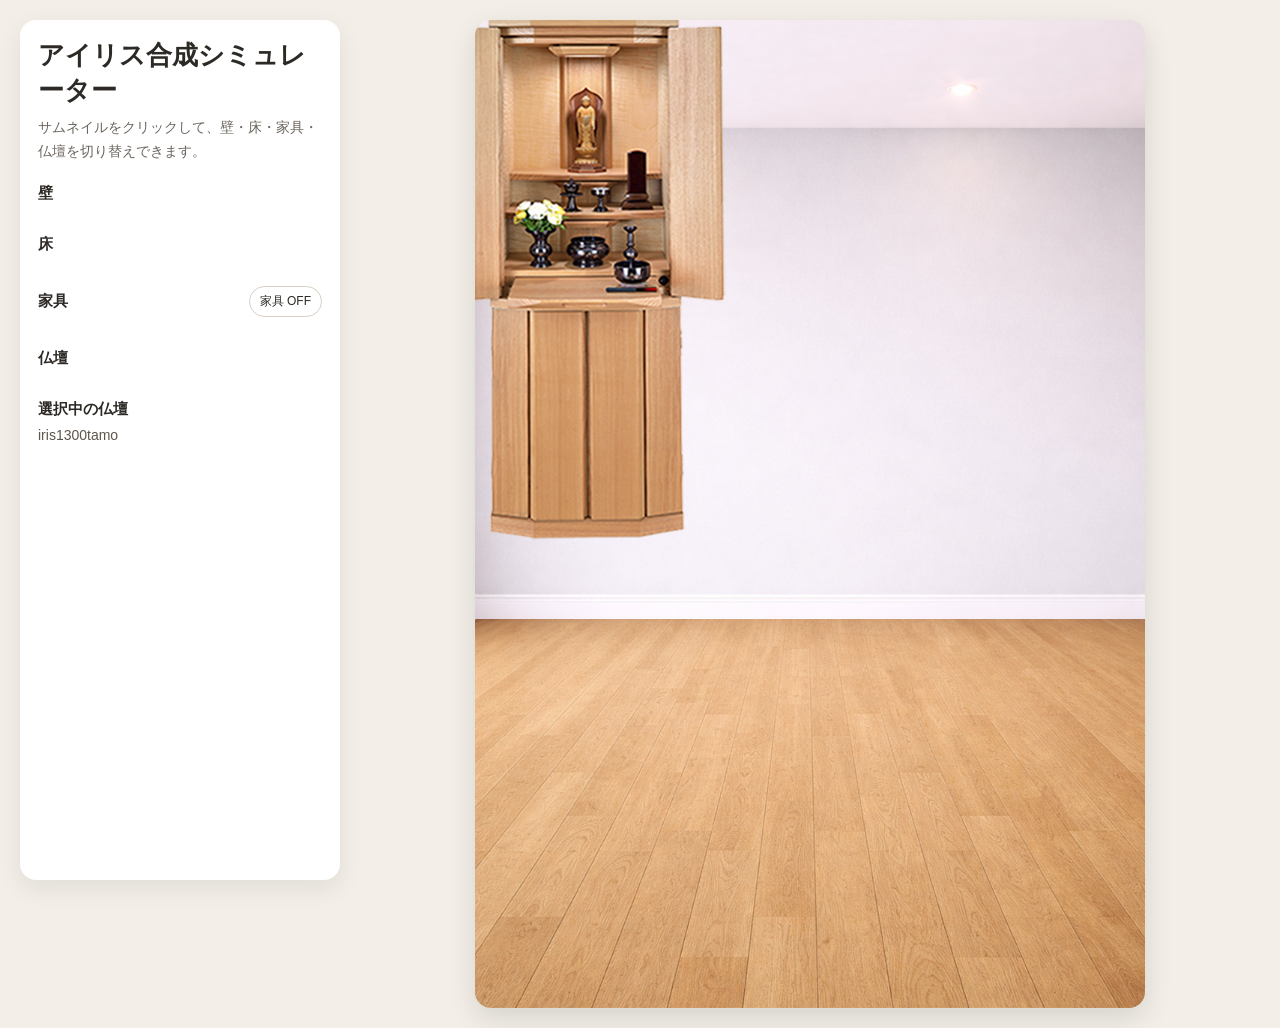
==== simulation_iris.html @ 641a35d6 "Add files via upload" ====
<!DOCTYPE html>
<html lang="ja">
<head>
  <meta charset="UTF-8" />
  <meta name="viewport" content="width=device-width, initial-scale=1.0" />
  <title>アイリス合成シミュレーター</title>
  <link rel="stylesheet" href="style.css" />
</head>
<body>
  <div class="app">
    <aside class="panel">
      <h1>アイリス合成シミュレーター</h1>
      <p class="lead">
        サムネイルをクリックして、壁・床・家具・仏壇を切り替えできます。
      </p>

      <section class="section">
        <div class="section-head">
          <h2>壁</h2>
        </div>
        <div id="wallButtons" class="thumb-grid"></div>
      </section>

      <section class="section">
        <div class="section-head">
          <h2>床</h2>
        </div>
        <div id="floorButtons" class="thumb-grid"></div>
      </section>

      <section class="section">
        <div class="section-head">
          <h2>家具</h2>
          <button id="toggleFurnitureBtn" type="button" class="mini-btn">家具 OFF</button>
        </div>
        <div id="furnitureButtons" class="thumb-grid"></div>
      </section>

      <section class="section">
        <div class="section-head">
          <h2>仏壇</h2>
        </div>
        <div id="butsudanButtons" class="thumb-grid"></div>
      </section>

      <section class="section info-box">
        <h2>選択中の仏壇</h2>
        <p id="currentButsudanName">iris1300tamo</p>
      </section>
    </aside>

    <main class="viewer">
      <div class="stage">
        <img id="wall" src="walls/walls_ivory.png" class="layer wall" alt="壁" />
        <img id="floor" src="floors/floors_natural.png" class="layer floor" alt="床" />
        <img id="furniture" src="" class="layer furniture" alt="家具" style="display:none;" />
        <img id="butsudan" src="butsudan/iris1300tamo.png" class="butsudan" alt="仏壇" />
      </div>
    </main>
  </div>

  <script src="script.js"></script>
</body>
</html>
---- style.css ----
* {
  box-sizing: border-box;
}

body {
  margin: 0;
  background: #f3efe8;
  color: #2d2a26;
  font-family: "Yu Gothic", "Hiragino Kaku Gothic ProN", sans-serif;
}

.app {
  display: grid;
  grid-template-columns: 360px 1fr;
  gap: 20px;
  padding: 20px;
}

.panel {
  background: #fff;
  border-radius: 16px;
  padding: 18px;
  box-shadow: 0 8px 24px rgba(0, 0, 0, 0.08);
  height: calc(100vh - 40px);
  overflow-y: auto;
}

h1 {
  margin: 0 0 8px;
  font-size: 26px;
}

.lead {
  margin: 0 0 20px;
  font-size: 14px;
  line-height: 1.7;
  color: #6b655d;
}

.section + .section {
  margin-top: 22px;
}

.section-head {
  display: flex;
  align-items: center;
  justify-content: space-between;
  margin-bottom: 10px;
}

.section h2 {
  margin: 0;
  font-size: 15px;
}

.mini-btn {
  border: 1px solid #d9d0c4;
  background: #fff;
  color: #2d2a26;
  border-radius: 999px;
  padding: 6px 10px;
  font-size: 12px;
  cursor: pointer;
}

.mini-btn.active {
  background: #8a6845;
  color: #fff;
  border-color: #8a6845;
}

.thumb-grid {
  display: grid;
  grid-template-columns: repeat(3, 1fr);
  gap: 10px;
}

.thumb-btn {
  border: 1px solid #ddd2c7;
  border-radius: 12px;
  background: #fff;
  padding: 6px;
  cursor: pointer;
  transition: 0.2s ease;
  text-align: left;
}

.thumb-btn:hover {
  background: #f7f2ec;
}

.thumb-btn.active {
  border-color: #8a6845;
  box-shadow: 0 0 0 2px rgba(138, 104, 69, 0.18);
}

.thumb-btn img {
  width: 100%;
  aspect-ratio: 1 / 1;
  object-fit: cover;
  border-radius: 8px;
  display: block;
  background: #f3efe8;
}

.thumb-label {
  margin-top: 6px;
  font-size: 11px;
  line-height: 1.4;
  color: #5f564d;
  word-break: break-all;
}

.info-box p {
  margin: 8px 0 0;
  font-size: 14px;
  color: #5e554b;
}

.viewer {
  display: flex;
  justify-content: center;
  align-items: flex-start;
}

.stage {
  position: relative;
  width: 894px;
  height: 1318px;
  background: #ddd;
  overflow: hidden;
  border-radius: 16px;
  box-shadow: 0 10px 28px rgba(0, 0, 0, 0.12);
}

.layer {
  position: absolute;
  inset: 0;
  width: 100%;
  height: 100%;
  object-fit: cover;
}

.wall { z-index: 1; }
.floor { z-index: 2; }
.furniture { z-index: 3; }

.butsudan {
  position: absolute;
  bottom: 0;
  left: 50%;
  transform: translateX(-50%);
  z-index: 4;
  max-width: none;
  width: auto;
  height: auto;
}

@media (max-width: 1400px) {
  .app {
    grid-template-columns: 320px 1fr;
  }

  .stage {
    width: 670px;
    height: 988px;
  }
}

@media (max-width: 1100px) {
  .app {
    grid-template-columns: 1fr;
  }

  .panel {
    height: auto;
  }

  .viewer {
    overflow-x: auto;
  }
}
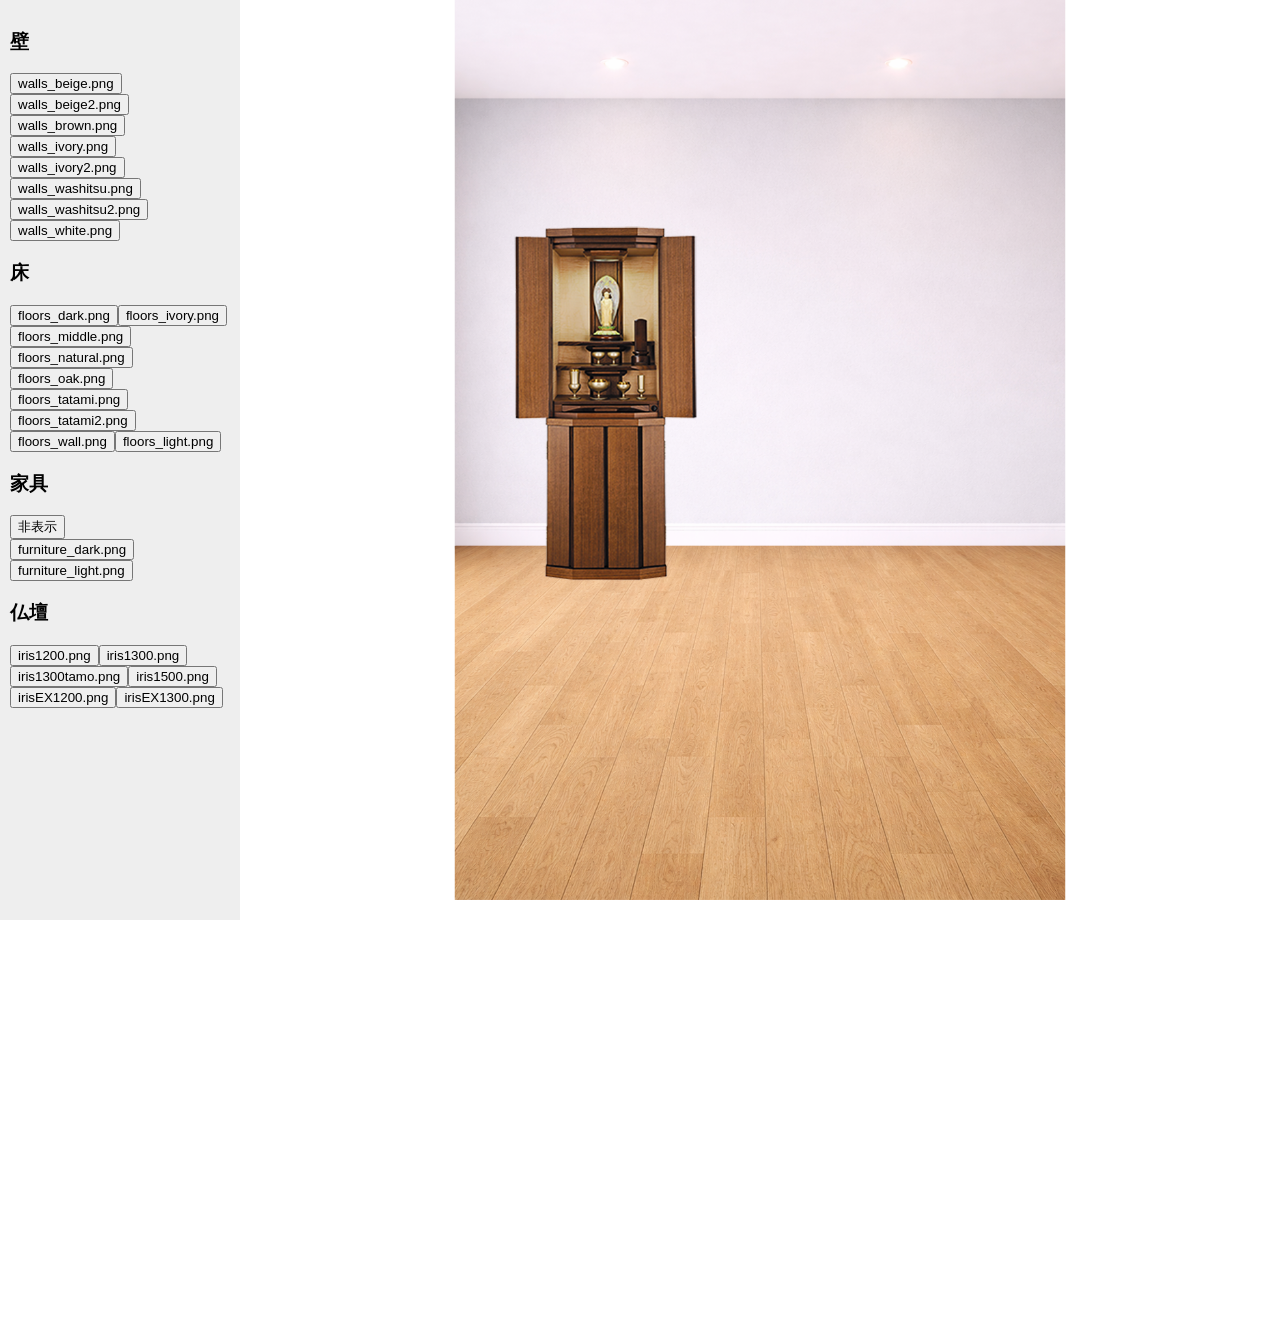
==== commit 6ddf31a8: "Add files via upload" ====
--- a/simulation_iris.html
+++ b/simulation_iris.html
@@ -1,64 +1,45 @@
 <!DOCTYPE html>
 <html lang="ja">
 <head>
-  <meta charset="UTF-8" />
-  <meta name="viewport" content="width=device-width, initial-scale=1.0" />
-  <title>アイリス合成シミュレーター</title>
-  <link rel="stylesheet" href="style.css" />
+<meta charset="UTF-8">
+<title>仏壇シミュレーター</title>
+<link rel="stylesheet" href="style.css">
 </head>
+
 <body>
-  <div class="app">
-    <aside class="panel">
-      <h1>アイリス合成シミュレーター</h1>
-      <p class="lead">
-        サムネイルをクリックして、壁・床・家具・仏壇を切り替えできます。
-      </p>
 
-      <section class="section">
-        <div class="section-head">
-          <h2>壁</h2>
-        </div>
-        <div id="wallButtons" class="thumb-grid"></div>
-      </section>
+<div class="app">
 
-      <section class="section">
-        <div class="section-head">
-          <h2>床</h2>
-        </div>
-        <div id="floorButtons" class="thumb-grid"></div>
-      </section>
+<div class="panel">
 
-      <section class="section">
-        <div class="section-head">
-          <h2>家具</h2>
-          <button id="toggleFurnitureBtn" type="button" class="mini-btn">家具 OFF</button>
-        </div>
-        <div id="furnitureButtons" class="thumb-grid"></div>
-      </section>
+<h3>壁</h3>
+<div id="wallButtons"></div>
 
-      <section class="section">
-        <div class="section-head">
-          <h2>仏壇</h2>
-        </div>
-        <div id="butsudanButtons" class="thumb-grid"></div>
-      </section>
+<h3>床</h3>
+<div id="floorButtons"></div>
 
-      <section class="section info-box">
-        <h2>選択中の仏壇</h2>
-        <p id="currentButsudanName">iris1300tamo</p>
-      </section>
-    </aside>
+<h3>家具</h3>
+<button id="toggleFurniture">非表示</button>
+<div id="furnitureButtons"></div>
 
-    <main class="viewer">
-      <div class="stage">
-        <img id="wall" src="walls/walls_ivory.png" class="layer wall" alt="壁" />
-        <img id="floor" src="floors/floors_natural.png" class="layer floor" alt="床" />
-        <img id="furniture" src="" class="layer furniture" alt="家具" style="display:none;" />
-        <img id="butsudan" src="butsudan/iris1300tamo.png" class="butsudan" alt="仏壇" />
-      </div>
-    </main>
-  </div>
+<h3>仏壇</h3>
+<div id="butsudanButtons"></div>
 
-  <script src="script.js"></script>
+</div>
+
+<div class="viewer">
+<div class="stage">
+
+<img id="wall" src="walls/walls_ivory.png">
+<img id="floor" src="floors/floors_natural.png">
+<img id="furniture" style="display:none;">
+<img id="butsudan" src="butsudan/iris1300.png">
+
+</div>
+</div>
+
+</div>
+
+<script src="script.js"></script>
 </body>
 </html>
--- a/style.css
+++ b/style.css
@@ -1,182 +1,45 @@
-* {
-  box-sizing: border-box;
+body{
+margin:0;
+font-family:sans-serif;
 }
 
-body {
-  margin: 0;
-  background: #f3efe8;
-  color: #2d2a26;
-  font-family: "Yu Gothic", "Hiragino Kaku Gothic ProN", sans-serif;
+.app{
+display:flex;
 }
 
-.app {
-  display: grid;
-  grid-template-columns: 360px 1fr;
-  gap: 20px;
-  padding: 20px;
+.panel{
+width:220px;
+padding:10px;
+background:#eee;
+overflow-y:auto;
+height:100vh;
 }
 
-.panel {
-  background: #fff;
-  border-radius: 16px;
-  padding: 18px;
-  box-shadow: 0 8px 24px rgba(0, 0, 0, 0.08);
-  height: calc(100vh - 40px);
-  overflow-y: auto;
+.viewer{
+flex:1;
+display:flex;
+justify-content:center;
+align-items:flex-start;
+overflow:hidden;
 }
 
-h1 {
-  margin: 0 0 8px;
-  font-size: 26px;
+.stage{
+position:relative;
+width:894px;
+height:1318px;
+transform-origin:top center;
 }
 
-.lead {
-  margin: 0 0 20px;
-  font-size: 14px;
-  line-height: 1.7;
-  color: #6b655d;
+#wall,#floor,#furniture{
+position:absolute;
+width:100%;
+height:100%;
+object-fit:cover;
 }
 
-.section + .section {
-  margin-top: 22px;
-}
-
-.section-head {
-  display: flex;
-  align-items: center;
-  justify-content: space-between;
-  margin-bottom: 10px;
-}
-
-.section h2 {
-  margin: 0;
-  font-size: 15px;
-}
-
-.mini-btn {
-  border: 1px solid #d9d0c4;
-  background: #fff;
-  color: #2d2a26;
-  border-radius: 999px;
-  padding: 6px 10px;
-  font-size: 12px;
-  cursor: pointer;
-}
-
-.mini-btn.active {
-  background: #8a6845;
-  color: #fff;
-  border-color: #8a6845;
-}
-
-.thumb-grid {
-  display: grid;
-  grid-template-columns: repeat(3, 1fr);
-  gap: 10px;
-}
-
-.thumb-btn {
-  border: 1px solid #ddd2c7;
-  border-radius: 12px;
-  background: #fff;
-  padding: 6px;
-  cursor: pointer;
-  transition: 0.2s ease;
-  text-align: left;
-}
-
-.thumb-btn:hover {
-  background: #f7f2ec;
-}
-
-.thumb-btn.active {
-  border-color: #8a6845;
-  box-shadow: 0 0 0 2px rgba(138, 104, 69, 0.18);
-}
-
-.thumb-btn img {
-  width: 100%;
-  aspect-ratio: 1 / 1;
-  object-fit: cover;
-  border-radius: 8px;
-  display: block;
-  background: #f3efe8;
-}
-
-.thumb-label {
-  margin-top: 6px;
-  font-size: 11px;
-  line-height: 1.4;
-  color: #5f564d;
-  word-break: break-all;
-}
-
-.info-box p {
-  margin: 8px 0 0;
-  font-size: 14px;
-  color: #5e554b;
-}
-
-.viewer {
-  display: flex;
-  justify-content: center;
-  align-items: flex-start;
-}
-
-.stage {
-  position: relative;
-  width: 894px;
-  height: 1318px;
-  background: #ddd;
-  overflow: hidden;
-  border-radius: 16px;
-  box-shadow: 0 10px 28px rgba(0, 0, 0, 0.12);
-}
-
-.layer {
-  position: absolute;
-  inset: 0;
-  width: 100%;
-  height: 100%;
-  object-fit: cover;
-}
-
-.wall { z-index: 1; }
-.floor { z-index: 2; }
-.furniture { z-index: 3; }
-
-.butsudan {
-  position: absolute;
-  bottom: 0;
-  left: 50%;
-  transform: translateX(-50%);
-  z-index: 4;
-  max-width: none;
-  width: auto;
-  height: auto;
-}
-
-@media (max-width: 1400px) {
-  .app {
-    grid-template-columns: 320px 1fr;
-  }
-
-  .stage {
-    width: 670px;
-    height: 988px;
-  }
-}
-
-@media (max-width: 1100px) {
-  .app {
-    grid-template-columns: 1fr;
-  }
-
-  .panel {
-    height: auto;
-  }
-
-  .viewer {
-    overflow-x: auto;
-  }
+#butsudan{
+position:absolute;
+bottom:0;
+left:50%;
+transform:translateX(-50%);
 }
